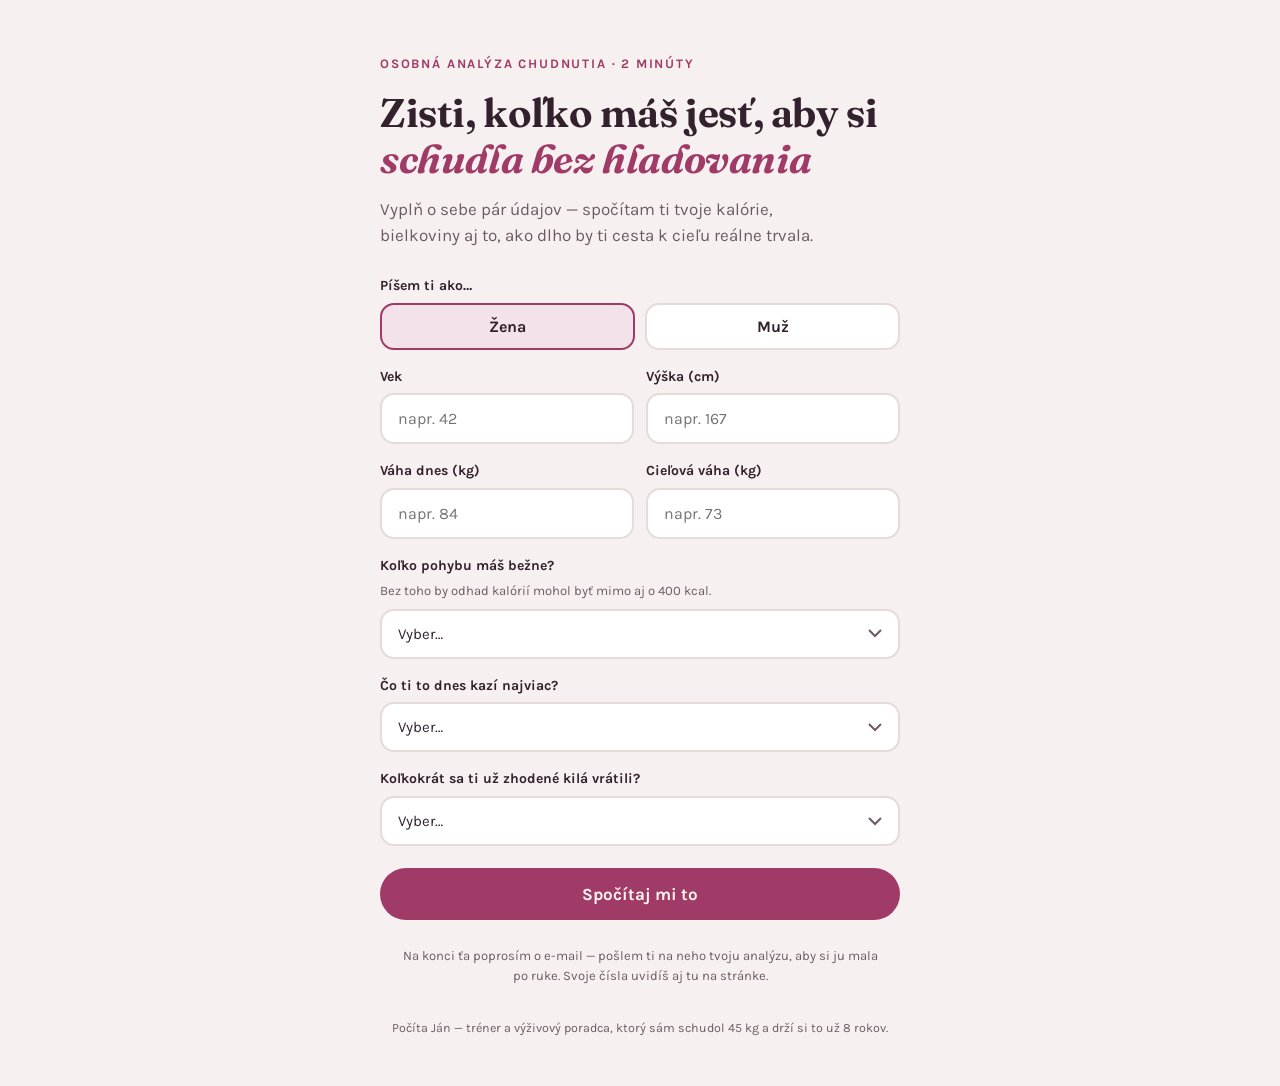
==== analyza/index.html @ c19192d8 "fix(analyza): tlacidlo po tuknuti ostavalo mimo obrazovky Riesi nalez z 18. 8.: tuklo 25 ludi, odosl" ====
<!DOCTYPE html>
<html lang="sk">
<head>
  <meta charset="UTF-8">
  <meta name="viewport" content="width=device-width, initial-scale=1.0, viewport-fit=cover">
  <title>Osobná analýza chudnutia – koľko máš jesť, aby si chudol bez hladovania</title>
  <meta name="description" content="Za 2 minúty zistíš, koľko máš jesť, aby si chudol bez hladovania — tvoje kalórie, bielkoviny a reálny čas do cieľa.">
  <meta name="theme-color" content="#7C2B4E">
  <link rel="icon" type="image/png" href="/icon-192.png">
  <link rel="apple-touch-icon" href="/icon-192.png">

  <!-- Open Graph -->
  <meta property="og:title" content="Osobná analýza chudnutia">
  <meta property="og:description" content="Za 2 minúty zisti, koľko máš jesť, aby si chudol bez hladovania.">
  <meta property="og:type" content="website">

  <link rel="preconnect" href="https://fonts.googleapis.com">
  <link rel="preconnect" href="https://fonts.gstatic.com" crossorigin>
  <link href="https://fonts.googleapis.com/css2?family=Fraunces:opsz,wght@9..144,500;9..144,650&family=Karla:wght@400;500;700&display=swap&subset=latin-ext" rel="stylesheet">
  <link rel="stylesheet" href="/style.css?v=12">
  <!-- Absolútna cesta zámerne — Vercel (cleanUrls) servíruje túto stránku na
       URL /analyza BEZ lomítka na konci, takže relatívne "analyza.css" by sa
       vyhodnotilo voči koreňu (/analyza.css, 404), nie voči /analyza/. -->
  <link rel="stylesheet" href="/analyza/analyza.css?v=5">

  <!-- Meta Pixel — jediný, patriaci ad účtu. Konverzie páľ adresne cez trackAd().
       Druhý (Valyra, 1529505581872759) bol odstránený 14. 8. 2026 — ad účet
       k nemu nemal prístup, len spomaľoval načítanie. -->
  <script>
    !function(f,b,e,v,n,t,s)
    {if(f.fbq)return;n=f.fbq=function(){n.callMethod?
    n.callMethod.apply(n,arguments):n.queue.push(arguments)};
    if(!f._fbq)f._fbq=n;n.push=n;n.loaded=!0;n.version='2.0';
    n.queue=[];t=b.createElement(e);t.async=!0;
    t.src=v;s=b.getElementsByTagName(e)[0];
    s.parentNode.insertBefore(t,s)}(window, document,'script',
    'https://connect.facebook.net/en_US/fbevents.js');
    fbq('init', '2221207801987418');
    fbq('track', 'PageView');
  </script>
  <noscript><img height="1" width="1" style="display:none"
    src="https://www.facebook.com/tr?id=2221207801987418&ev=PageView&noscript=1"/></noscript>

  <!-- Microsoft Clarity -->
  <script type="text/javascript">
    (function(c,l,a,r,i,t,y){
      c[a]=c[a]||function(){(c[a].q=c[a].q||[]).push(arguments)};
      t=l.createElement(r);t.async=1;t.src="https://www.clarity.ms/tag/"+i;
      y=l.getElementsByTagName(r)[0];y.parentNode.insertBefore(t,y);
    })(window, document, "clarity", "script", "x6v4tcfaa7");
  </script>
</head>
<body>
  <div class="progress-track" id="progressTrack" hidden>
    <div class="progress-fill" id="progressFill"></div>
  </div>

  <main id="app" class="app"></main>

  <!-- Absolútna cesta z rovnakého dôvodu ako pri CSS vyššie — relatívne "app.js"
       by sa na URL /analyza (bez lomítka) vyhodnotilo ako /app.js, čo je KVÍZ,
       nie táto stránka. Presne tento bug spôsobil, že /analyza zobrazovala kvíz. -->
  <script src="/analyza/app.js?v=9"></script>
</body>
</html>
---- style.css ----
/* ============================================================
   Pravda o chudnutí — design tokens
   ============================================================ */
:root {
  --paper: #F6F1F0;
  --card: #FFFFFF;
  --ink: #33222E;
  --ink-soft: #6E5A66;
  --berry: #A03A66;
  --berry-deep: #7C2B4E;
  --berry-tint: #F4E2EA;
  --sage: #5F8F76;
  --sage-tint: #E4EFE8;
  --amber: #C98A2E;
  --amber-tint: #F7ECDA;
  --line: #E5DBD9;
  --radius: 18px;
  --shadow: 0 10px 30px rgba(124, 43, 78, 0.10);
}

* { margin: 0; padding: 0; box-sizing: border-box; }

html { -webkit-text-size-adjust: 100%; }

body {
  font-family: 'Karla', system-ui, sans-serif;
  background: var(--paper);
  color: var(--ink);
  min-height: 100dvh;
  line-height: 1.55;
}

.app {
  max-width: 560px;
  margin: 0 auto;
  padding: 28px 20px 48px;
  min-height: 100dvh;
  display: flex;
  flex-direction: column;
}

h1, h2, .display {
  font-family: 'Fraunces', Georgia, serif;
  font-weight: 650;
  line-height: 1.15;
  letter-spacing: -0.01em;
}

/* ---------- progress ---------- */
.progress-track {
  position: fixed;
  top: 0; left: 0; right: 0;
  height: 5px;
  background: var(--line);
  z-index: 10;
}
.progress-fill {
  height: 100%;
  width: 0%;
  background: linear-gradient(90deg, var(--berry), var(--berry-deep));
  transition: width .35s ease;
}

.step-label {
  font-size: 13px;
  font-weight: 700;
  text-transform: uppercase;
  letter-spacing: 0.12em;
  color: var(--berry);
  margin-bottom: 14px;
}

/* Dôvod, prečo sa nebodovaná otázka vôbec pýta. Bez neho pôsobia kvalifikačné
   otázky ako skryté triedenie — priznaný účel je aj čestnejší, aj menej podozrivý. */
.step-note {
  font-size: 13.5px;
  line-height: 1.5;
  color: var(--ink-soft);
  margin: -8px 0 16px;
}

/* ---------- intro ---------- */
/* E-mailová stena sa oznamuje dopredu: kto ju nechce, neinvestuje 5 minút zbytočne,
   a kto kvíz dokončí, na konci neodpadne na prekvapení. */
.intro-note {
  font-size: 13px;
  line-height: 1.5;
  color: var(--ink-soft);
  text-align: center;
  margin: 14px auto 0;
  max-width: 30rem;
}

/* Hook z reklamy — od 30. 7. sedí nad PRVOU OTÁZKOU, nie na samostatnej úvodnej
   obrazovke. Sľub z reklamy tak ostáva, ale nie je čo odklikávať. */
.q-hook {
  animation: rise .5s ease both;
  margin-bottom: 26px;
}
.q-hook .eyebrow {
  font-size: 13px;
  font-weight: 700;
  letter-spacing: 0.14em;
  text-transform: uppercase;
  color: var(--berry);
  margin-bottom: 16px;
}
.q-hook h1 {
  font-size: clamp(28px, 7.5vw, 40px);
  margin-bottom: 14px;
}
.q-hook h1 .flip { color: var(--berry); font-style: italic; }
.q-hook p.lead {
  font-size: 17px;
  color: var(--ink-soft);
  max-width: 46ch;
}
/* Na prvej obrazovke sú pod otázkou ešte poznámka o e-maile a podpis — nech nie sú
   nalepené na poslednej možnosti. */
.question-screen.first .intro-note { margin-top: 26px; }

/* ---------- quiz ---------- */
.question-screen { animation: rise .35s ease both; padding-top: 26px; }
.question-screen h2 {
  font-size: clamp(23px, 6vw, 28px);
  margin-bottom: 24px;
}

.options { display: grid; gap: 12px; }

.option {
  text-align: left;
  font-family: inherit;
  font-size: 16px;
  font-weight: 500;
  color: var(--ink);
  background: var(--card);
  border: 2px solid var(--line);
  border-radius: var(--radius);
  padding: 16px 18px;
  cursor: pointer;
  transition: border-color .15s ease, transform .1s ease, background .15s ease;
}
.option:hover:not(:disabled) { border-color: var(--berry); }
.option:active:not(:disabled) { transform: scale(0.985); }
.option:focus-visible { outline: 3px solid var(--berry); outline-offset: 2px; }
.option:disabled { cursor: default; }
.option.correct { border-color: var(--sage); background: var(--sage-tint); }
.option.wrong { border-color: var(--amber); background: var(--amber-tint); }
.option.dim { opacity: 0.5; }

/* ---------- explanation panel + stamp (signature) ---------- */
.reveal {
  margin-top: 20px;
  background: var(--card);
  border: 1px solid var(--line);
  border-radius: var(--radius);
  padding: 20px 20px 22px;
  box-shadow: var(--shadow);
  animation: rise .35s ease both;
  position: relative;
}
.reveal .verdict {
  font-weight: 700;
  font-size: 15px;
  margin-bottom: 8px;
}
.reveal .verdict.ok { color: var(--sage); }
.reveal .verdict.miss { color: var(--amber); }
.reveal p { font-size: 15.5px; color: var(--ink-soft); }
.reveal p strong { color: var(--ink); }

.stamp {
  position: absolute;
  top: -16px;
  right: 14px;
  font-family: 'Fraunces', serif;
  font-weight: 650;
  font-size: 15px;
  letter-spacing: 0.08em;
  text-transform: uppercase;
  padding: 6px 14px;
  border: 2.5px solid currentColor;
  border-radius: 8px;
  background: var(--card);
  transform: rotate(-6deg) scale(1);
  animation: stampIn .3s cubic-bezier(.2, 1.6, .4, 1) both;
}
.stamp.mytus { color: var(--amber); }
.stamp.pravda { color: var(--sage); }

/* ---------- forms / gate ---------- */
.gate { animation: rise .4s ease both; padding-top: 26px; }
.gate h2 { font-size: clamp(24px, 6.5vw, 30px); margin-bottom: 10px; }
.gate p.sub { color: var(--ink-soft); margin-bottom: 24px; font-size: 16px; }

/* Ukážka hodnoty nad e-mailovou stenou — brzda pomenovaná ešte pred formulárom. */
.brake-teaser {
  background: var(--card);
  border: 1px solid var(--line);
  border-left: 3px solid var(--berry);
  border-radius: 12px;
  padding: 16px 18px;
  margin: 0 0 22px;
}
.brake-eyebrow {
  font-size: 12px;
  font-weight: 700;
  letter-spacing: 0.12em;
  text-transform: uppercase;
  color: var(--berry);
  margin-bottom: 6px;
}
.brake-name {
  font-size: clamp(20px, 5.5vw, 25px);
  font-weight: 800;
  line-height: 1.25;
  margin-bottom: 8px;
}
.brake-teaser p {
  font-size: 15px;
  color: var(--ink-soft);
  margin: 0;
}

.field { margin-bottom: 16px; }
.field label {
  display: block;
  font-size: 14px;
  font-weight: 700;
  margin-bottom: 6px;
}
.field input[type="text"],
.field input[type="email"] {
  width: 100%;
  font-family: inherit;
  font-size: 16px;
  padding: 14px 16px;
  border: 2px solid var(--line);
  border-radius: 14px;
  background: var(--card);
  color: var(--ink);
}
.field input:focus-visible { outline: none; border-color: var(--berry); }

.consent {
  display: flex;
  gap: 10px;
  align-items: flex-start;
  font-size: 13.5px;
  color: var(--ink-soft);
  margin: 18px 0 22px;
}
.consent input { margin-top: 3px; accent-color: var(--berry); width: 18px; height: 18px; flex: none; }

.error-msg { color: var(--berry-deep); font-size: 14px; font-weight: 700; margin-bottom: 14px; display: none; }
.error-msg.show { display: block; }

.gender-row { display: flex; gap: 10px; }
.gender-pill {
  flex: 1;
  font-family: inherit;
  font-size: 16px;
  font-weight: 700;
  padding: 12px 16px;
  border: 2px solid var(--line);
  border-radius: 14px;
  background: var(--card);
  color: var(--ink);
  cursor: pointer;
}
.gender-pill.active { border-color: var(--berry); background: var(--berry-tint, var(--card)); }
.gender-pill:focus-visible { outline: 3px solid var(--berry); outline-offset: 2px; }

/* ---------- results ---------- */
.result { animation: rise .45s ease both; padding-top: 26px; }

.offer-stack {
  background: var(--card);
  border: 2px solid var(--line);
  border-radius: 14px;
  padding: 14px 16px;
  font-size: 14.5px;
  color: var(--ink);
  margin: 0 0 14px;
  display: grid;
  gap: 8px;
  text-align: left;
}

/* ---------- ponuka hovoru ---------- */
/* Karta ponuky je jediný vizuálny ťah na stránke — orámovaná berry, aby oko
   po prečítaní výsledku spadlo priamo na ňu a odtiaľ na tlačidlo. */
.offer {
  background: var(--card);
  border: 2px solid var(--berry);
  border-radius: var(--radius);
  padding: 20px 20px 18px;
  margin: 0 0 4px;
  box-shadow: var(--shadow);
  text-align: left;
}
.offer-eyebrow {
  font-size: 12px;
  font-weight: 700;
  text-transform: uppercase;
  letter-spacing: .12em;
  color: var(--berry);
  margin-bottom: 6px;
}
.offer-title {
  font-family: 'Fraunces', serif;
  font-size: 27px;
  font-weight: 650;
  line-height: 1.15;
  color: var(--ink);
}
.offer-meta {
  font-size: 13.5px;
  color: var(--ink-soft);
  margin-top: 4px;
  padding-bottom: 14px;
  border-bottom: 1px solid var(--line);
}
.offer-lead {
  font-size: 14px;
  font-weight: 700;
  color: var(--ink);
  margin: 14px 0 10px;
}
/* Vnútri karty nechceme rámik v rámiku — zoznam splýva s kartou. */
.offer .offer-stack {
  background: transparent;
  border: none;
  border-radius: 0;
  padding: 0;
  margin: 0;
  gap: 10px;
  color: var(--ink-soft);
}
.offer .offer-stack strong { color: var(--ink); }
.offer-guarantee {
  background: var(--sage-tint);
  border-left: 4px solid var(--sage);
  border-radius: 10px;
  padding: 12px 14px;
  margin-top: 16px;
  font-size: 14px;
  color: var(--ink-soft);
}
.offer-guarantee strong { color: var(--ink); }
.offer-scarcity {
  margin-top: 14px;
  font-size: 13.5px;
  line-height: 1.5;
  color: var(--ink-soft);
}
.offer-scarcity strong { color: var(--berry-deep); }
/* ---------- rezervácia hovoru (formulár priamo na výsledku) ---------- */
/* Rozbalí sa pod ponukou namiesto odskoku na Cal.com. Vizuálne pokračuje z karty
   ponuky, aby to pôsobilo ako ďalší krok toho istého, nie ako nový formulár. */
.callback {
  background: var(--card);
  border: 2px solid var(--berry);
  border-radius: var(--radius);
  padding: 20px;
  margin-top: 12px;
  box-shadow: var(--shadow);
  text-align: left;
}
.callback h4 {
  font-family: 'Fraunces', serif;
  font-size: 20px;
  font-weight: 650;
  color: var(--ink);
  margin-bottom: 6px;
}
.callback-lead { font-size: 14.5px; color: var(--ink-soft); margin-bottom: 14px; }
.callback-lead strong { color: var(--ink); }
.callback input[type="tel"] {
  width: 100%;
  font-family: inherit;
  font-size: 17px;
  padding: 14px 16px;
  border: 2px solid var(--line);
  border-radius: 14px;
  background: var(--paper);
  color: var(--ink);
}
.callback input[type="tel"]:focus-visible {
  outline: none;
  border-color: var(--berry);
}
.when-label {
  font-size: 13.5px;
  font-weight: 700;
  color: var(--ink);
  margin: 16px 0 8px;
}
.when-label span { font-weight: 400; color: var(--ink-soft); }
.when-row { display: flex; flex-wrap: wrap; gap: 8px; }
.when-chip {
  font-family: inherit;
  font-size: 13.5px;
  padding: 9px 13px;
  border: 2px solid var(--line);
  border-radius: 999px;
  background: var(--card);
  color: var(--ink);
  cursor: pointer;
}
.when-chip.active { border-color: var(--berry); background: var(--berry-tint); }
.when-chip:focus-visible { outline: 3px solid var(--berry); outline-offset: 2px; }
.callback .btn { margin-top: 16px; }
.callback-note {
  font-size: 12.5px;
  line-height: 1.5;
  color: var(--ink-soft);
  margin-top: 12px;
}
/* Voľba cesty: telefón alebo správa. Obe rovnako veľké a rovnako dostupné —
   keby bola písomná cesta menšia alebo schovaná ako odkaz, ostala by to znovu
   ponuka „telefón, alebo nič", a presne na tej sa meranie zastavilo na nule. */
.way-row {
  display: grid;
  grid-template-columns: 1fr 1fr;
  gap: 8px;
  margin: 12px 0 4px;
}
.way-tab {
  font-family: inherit;
  font-size: 14px;
  font-weight: 600;
  padding: 11px 10px;
  border: 2px solid var(--line);
  border-radius: 14px;
  background: var(--card);
  color: var(--ink-soft);
  cursor: pointer;
}
.way-tab.active {
  border-color: var(--berry);
  background: var(--berry-tint);
  color: var(--ink);
}
.way-tab:focus-visible { outline: 3px solid var(--berry); outline-offset: 2px; }
/* Prísľub súkromia stojí NAD poľom — pod tlačidlom ho číta len ten, kto už
   kontakt dal, teda presne ten, koho netreba upokojovať. */
.callback-promise { margin: 10px 0 12px; }
.callback textarea {
  width: 100%;
  font-family: inherit;
  font-size: 16px;
  line-height: 1.6;
  padding: 14px 16px;
  border: 2px solid var(--line);
  border-radius: 14px;
  background: var(--paper);
  color: var(--ink);
  resize: vertical;
}
.callback textarea:focus-visible {
  outline: none;
  border-color: var(--berry);
}
.alt-link { text-align: center; margin-top: 14px; font-size: 13.5px; }
.alt-link a { color: var(--ink-soft); }

.callback-done h4 {
  font-family: 'Fraunces', serif;
  font-size: 20px;
  color: var(--sage);
  margin-bottom: 8px;
}
.callback-done p { font-size: 15px; color: var(--ink-soft); }
.callback-done strong { color: var(--ink); }

.cta-urgency {
  text-align: center;
  font-size: 13.5px;
  font-weight: 700;
  color: var(--berry-deep);
  margin: 10px auto 0;
}
.coach-proof {
  margin-top: 10px;
  font-size: 14.5px;
}

.email-note {
  background: var(--sage-tint);
  border: 2px solid var(--sage);
  border-radius: 14px;
  padding: 12px 16px;
  font-size: 14.5px;
  color: var(--ink);
  margin: 14px 0 18px;
}

.valyra-note {
  text-align: center;
  font-size: 13.5px;
  line-height: 1.5;
  color: var(--ink-soft);
  margin: 14px auto 4px;
  max-width: 34rem;
}

.personal-insight {
  background: var(--card);
  border-left: 4px solid var(--berry);
  border-radius: 14px;
  padding: 15px 17px;
  margin: 0 0 16px;
  color: var(--ink-soft);
  font-size: 15px;
}
.personal-insight strong {
  display: block;
  color: var(--ink);
  margin-bottom: 5px;
}
.score-hero {
  background: var(--berry-deep);
  color: #FFF6F0;
  border-radius: 24px;
  padding: 30px 24px;
  margin-bottom: 24px;
  position: relative;
  overflow: hidden;
}
.score-hero .score-num {
  font-family: 'Fraunces', serif;
  font-weight: 650;
  font-size: 56px;
  line-height: 1;
}
.score-hero .score-num small { font-size: 26px; opacity: .65; }
.score-hero .score-breakdown {
  display: flex;
  justify-content: center;
  gap: 10px;
  flex-wrap: wrap;
  margin-top: 14px;
}
.score-hero .score-breakdown span {
  background: rgba(255, 255, 255, .1);
  border: 1px solid rgba(255, 255, 255, .18);
  border-radius: 999px;
  padding: 7px 11px;
  font-size: 13px;
}
.score-hero .score-breakdown strong { color: #fff; }
.score-hero .typology {
  font-family: 'Fraunces', serif;
  font-size: 24px;
  font-weight: 650;
  margin-top: 10px;
}
/* Diagnóza stojí hneď pod skóre a je vizuálne najvýraznejší text na stránke.
   Skóre je uzavretie, toto je otvorená otázka — preto dostáva amber, nie berry:
   nie je to pochvala ani chyba, je to zistenie, pri ktorom sa treba zastaviť. */
.diagnosis {
  background: var(--amber-tint);
  border: 2px solid var(--amber);
  border-radius: var(--radius);
  padding: 18px 20px;
  margin: 0 0 22px;
  text-align: left;
}
.diagnosis-label {
  font-size: 12px;
  font-weight: 700;
  text-transform: uppercase;
  letter-spacing: .12em;
  color: var(--amber);
  margin-bottom: 6px;
}
.diagnosis h3 {
  font-family: 'Fraunces', serif;
  font-size: 21px;
  font-weight: 650;
  line-height: 1.2;
  color: var(--ink);
  margin-bottom: 8px;
}
.diagnosis p { font-size: 15px; color: var(--ink-soft); }
.diagnosis strong { color: var(--ink); }

.result .verdict-text { font-size: 16px; color: var(--ink-soft); margin-bottom: 24px; }
.result .verdict-text strong { color: var(--ink); }

.recap { margin-bottom: 28px; }
.recap h3 { font-size: 15px; text-transform: uppercase; letter-spacing: .1em; color: var(--berry); margin-bottom: 12px; }
.recap-item {
  background: var(--card);
  border: 1px solid var(--line);
  border-radius: 14px;
  padding: 14px 16px;
  font-size: 14.5px;
  margin-bottom: 10px;
  color: var(--ink-soft);
}
.recap-item strong { color: var(--ink); display: block; margin-bottom: 3px; }

/* ---------- coach card ---------- */
.coach-card {
  background: var(--berry-tint);
  border: 1px solid var(--line);
  border-radius: var(--radius);
  padding: 18px 20px;
  margin-bottom: 24px;
  font-size: 15px;
  color: var(--ink-soft);
}
.coach-card strong { color: var(--ink); }

/* Dôkaz tesne nad ponukou: Jánova vlastná premena. Fotky sú orezané len na neho —
   na pôvodnej sú aj iní ľudia a tí do reklamy na cudziu stránku nepatria.
   POZOR: do reklamnej kreatívy toto NEDÁVAJ. Meta má fotky pred/po v reklamách
   zakázané (aj vlastné) — hrozí zamietnutie a pri opakovaní obmedzenie účtu.
   Na vlastnej stránke sú v poriadku. */
.proof-pair {
  display: grid;
  grid-template-columns: 1fr 1fr;
  gap: 8px;
  margin-bottom: 14px;
}
.proof-pair figure {
  position: relative;
  margin: 0;
  border-radius: 12px;
  overflow: hidden;
  background: var(--line);
}
.proof-pair img {
  display: block;
  width: 100%;
  height: auto;
  aspect-ratio: 250 / 380;
  object-fit: cover;
}
.proof-pair figcaption {
  position: absolute;
  inset: auto 0 0 0;
  padding: 18px 10px 8px;
  background: linear-gradient(to top, rgba(0, 0, 0, .78), transparent);
  color: #fff;
  text-align: center;
  line-height: 1.15;
}
.proof-pair figcaption span {
  display: block;
  font-size: 11px;
  font-weight: 600;
  letter-spacing: 0.1em;
  text-transform: uppercase;
  opacity: .85;
}
.proof-pair figcaption strong {
  display: block;
  color: #fff;
  font-size: clamp(18px, 5vw, 22px);
  font-weight: 800;
}
/* Pravá fotka dostane značkový nádych, nech je „dnes" vizuálne to lepšie miesto. */
.proof-pair .after figcaption {
  background: linear-gradient(to top, rgba(12, 74, 46, .85), transparent);
}
.proof-note {
  font-size: 13.5px;
  line-height: 1.55;
  margin-bottom: 12px;
  color: var(--ink-soft);
}
.coach-link {
  display: inline-block;
  margin-top: 12px;
  font-weight: 700;
  color: var(--berry-deep);
  text-decoration: none;
  border-bottom: 2px solid var(--berry);
  padding-bottom: 1px;
}
.coach-link:focus-visible { outline: 3px solid var(--berry); outline-offset: 3px; }

/* ---------- buttons ---------- */
.btn {
  font-family: inherit;
  font-size: 17px;
  font-weight: 700;
  color: #FFF6F0;
  background: var(--berry);
  border: none;
  border-radius: 999px;
  padding: 16px 30px;
  cursor: pointer;
  transition: background .15s ease, transform .1s ease;
  width: 100%;
}
.btn:hover { background: var(--berry-deep); }
.btn:active { transform: scale(0.98); }
.btn:focus-visible { outline: 3px solid var(--ink); outline-offset: 2px; }
.btn:disabled { opacity: .65; cursor: wait; transform: none; }
.btn.secondary {
  background: transparent;
  color: var(--berry-deep);
  border: 2px solid var(--berry);
}
.btn + .btn { margin-top: 12px; }
.btn-row { margin-top: 22px; }

a.btn {
  display: block;
  text-align: center;
  text-decoration: none;
  margin-top: 12px;
}

.retry-line { text-align: center; margin-top: 18px; }
.social-line {
  text-align: center;
  margin-top: 10px;
  font-size: 13px;
}
.social-line a { color: var(--ink-soft); }
.link-btn {
  background: none;
  border: none;
  font-family: inherit;
  font-size: 14px;
  font-weight: 700;
  color: var(--ink-soft);
  text-decoration: underline;
  cursor: pointer;
  padding: 6px;
}
.link-btn:focus-visible { outline: 3px solid var(--berry); outline-offset: 2px; }

.footnote {
  margin-top: auto;
  padding-top: 34px;
  font-size: 12.5px;
  color: var(--ink-soft);
  text-align: center;
}

@keyframes rise {
  from { opacity: 0; transform: translateY(14px); }
  to { opacity: 1; transform: translateY(0); }
}
@keyframes stampIn {
  from { opacity: 0; transform: rotate(-14deg) scale(1.6); }
  to { opacity: 1; transform: rotate(-6deg) scale(1); }
}

@media (prefers-reduced-motion: reduce) {
  *, *::before, *::after { animation: none !important; transition: none !important; }
}
---- analyza/analyza.css ----
/* Osobná analýza chudnutia — doplnok k /style.css (ten nesie základ, farby,
   tlačidlá, .question-screen, .gate, .offer, .callback, .proof-pair aj .coach-card).
   Tu je len to, čo kvíz nemá: číselné vstupy a karta s číslami. */

/* ---------- formulár na jednej obrazovke ---------- */
/* .field, .gender-row/.gender-pill, .consent, .error-msg sú spoločné so /style.css
   (kvízový gate) — tu len to, čo tam chýba: čísla vedľa seba a select. */
.num-grid {
  display: grid;
  grid-template-columns: 1fr 1fr;
  gap: 0 12px;
}
.field input[type="number"] {
  width: 100%;
  font-family: inherit;
  font-size: 16px;
  padding: 14px 16px;
  border: 2px solid var(--line);
  border-radius: 14px;
  background: var(--card);
  color: var(--ink);
}
.field input[type="number"]:focus-visible { outline: none; border-color: var(--berry); }
/* Šípky pri number inpute na mobile len zaberajú miesto a zvádzajú na klikanie. */
.field input[type="number"]::-webkit-outer-spin-button,
.field input[type="number"]::-webkit-inner-spin-button { -webkit-appearance: none; margin: 0; }
.field input[type="number"] { -moz-appearance: textfield; }

.field select {
  width: 100%;
  font-family: inherit;
  font-size: 15px;
  padding: 14px 16px;
  border: 2px solid var(--line);
  border-radius: 14px;
  background: var(--card);
  color: var(--ink);
  appearance: none;
  background-image: url("data:image/svg+xml,%3Csvg xmlns='http://www.w3.org/2000/svg' width='14' height='9' viewBox='0 0 14 9'%3E%3Cpath d='M1 1l6 6 6-6' stroke='%236E5A66' stroke-width='2' fill='none' fill-rule='evenodd'/%3E%3C/svg%3E");
  background-repeat: no-repeat;
  background-position: right 16px center;
}
.field select:invalid { color: var(--ink-soft); }
.field select:focus-visible { outline: none; border-color: var(--berry); }
.field-note { font-size: 13px; color: var(--ink-soft); margin: -2px 0 8px; }

.question-screen .btn { margin-top: 6px; }

/* ---------- ukážka pred e-mailovou stenou ---------- */
.teaser-card {
  background: var(--card);
  border: 1px solid var(--line);
  border-left: 3px solid var(--berry);
  border-radius: 12px;
  padding: 16px 18px;
  margin: 0 0 22px;
}
.teaser-eyebrow {
  font-size: 12px;
  font-weight: 700;
  letter-spacing: 0.12em;
  text-transform: uppercase;
  color: var(--berry);
  margin-bottom: 4px;
}
.teaser-num {
  font-size: clamp(30px, 8vw, 40px);
  font-weight: 800;
  line-height: 1.1;
  margin-bottom: 8px;
}
.teaser-num small { font-size: 0.45em; font-weight: 700; color: var(--ink-soft); }
.teaser-card p { font-size: 14.5px; color: var(--ink-soft); margin: 0; }

/* ---------- výsledok: karta s číslami ---------- */
.plan-head { margin-bottom: 16px; }
.plan-head h2 { font-size: clamp(24px, 6.5vw, 30px); }

.plan-card {
  background: var(--card);
  border: 1px solid var(--line);
  border-radius: var(--radius);
  overflow: hidden;
  margin-bottom: 14px;
}
.plan-row {
  display: flex;
  align-items: baseline;
  justify-content: space-between;
  gap: 12px;
  padding: 13px 18px;
  border-bottom: 1px solid var(--line);
  font-size: 15px;
  color: var(--ink-soft);
}
.plan-row:last-child { border-bottom: 0; }
.plan-row strong {
  font-size: clamp(18px, 5vw, 22px);
  font-weight: 800;
  color: var(--ink);
  white-space: nowrap;
}
/* Cieľové kalórie sú to jediné číslo, podľa ktorého sa má človek zajtra riadiť. */
.plan-row.highlight { background: var(--berry-tint); }
.plan-row.highlight strong { color: var(--berry-deep); }

.pace-card {
  background: var(--berry-tint);
  border: 1px solid var(--line);
  border-radius: var(--radius);
  padding: 16px 18px;
  margin-bottom: 20px;
  font-size: 15px;
  line-height: 1.7;
}
.pace-card p { margin: 0 0 8px; }
.pace-card p:last-child { margin-bottom: 0; }

.steps-card {
  background: var(--card);
  border: 1px solid var(--line);
  border-radius: var(--radius);
  padding: 16px 18px;
  margin-bottom: 20px;
  font-size: 15px;
  line-height: 2;
}
.steps-title { font-weight: 700; color: var(--ink); margin-bottom: 4px; }

.relapse-line { margin-top: 12px; }

.warn-note {
  font-size: 14px;
  line-height: 1.6;
  background: #fff6ed;
  border-left: 3px solid #d97706;
  padding: 12px 14px;
  border-radius: 8px;
  margin-bottom: 20px;
}

/* Odhad nie je diagnóza — a musí to byť napísané, nie len myslené. */
.disclaimer {
  font-size: 12.5px;
  line-height: 1.6;
  color: var(--ink-soft);
  opacity: .8;
  margin-top: 26px;
  text-align: center;
}
.callback-alt { font-size: 13.5px; color: var(--ink-soft); margin-top: 12px; text-align: center; }

/* ---------- KEDY TO PRASKÁ — ťuknutie namiesto písania (15. 8. 2026) ---------- */
/* Veľké tlačidlá, nie pilulky ako `.when-chip`: toto je prvé a hlavné rozhodnutie
   na celej výzve, nie doplnková voľba termínu. Na mobile má každé zabrať celý
   riadok, aby sa dalo trafiť palcom bez mierenia.
   Dôvod zmeny: k výzve doscrolluje 90 % ľudí, ale do prázdneho poľa napíše 8 %. */
.break-row {
  display: grid;
  grid-template-columns: 1fr;
  gap: 8px;
  margin-top: 4px;
}
@media (min-width: 420px) {
  .break-row { grid-template-columns: 1fr 1fr; }
}
.break-chip {
  font: inherit;
  font-size: 15px;
  font-weight: 600;
  text-align: left;
  padding: 14px 16px;
  min-height: 52px;          /* pohodlný cieľ pre palec */
  border: 2px solid var(--line);
  border-radius: 10px;
  background: var(--card);
  color: var(--ink);
  cursor: pointer;
  transition: border-color .15s, background .15s;
}
.break-chip:hover { border-color: var(--berry); }
.break-chip:focus-visible { outline: 3px solid var(--ink); outline-offset: 2px; }
.break-chip.active { border-color: var(--berry); background: var(--berry-tint); }
.break-chip.active::after { content: ' ✓'; color: var(--berry); }

/* „(nepovinné)" musí byť vidieť skôr než pole — inak sa z doplnkovej vety stane
   pocit povinnosti a sme späť pri prázdnom poli, ktoré nikto nevyplní. */
/* Ozvena ťuknutia. Bez nej bolo prvé, čo človek po ťuknutí uvidel, prázdne
   textové pole — a časť ľudí to čítala tak, že už odpovedali. */
.ask-echo {
  margin: 0 0 12px;
  padding: 10px 12px;
  border-radius: 10px;
  background: var(--berry-tint);
  color: var(--ink);
  font-size: 15px;
  line-height: 1.45;
}

.ask-optional {
  display: block;
  margin: 20px 0 6px;
  font-size: 14.5px;
  font-weight: 600;
  color: var(--ink);
}
.ask-optional span { font-weight: 400; color: var(--ink-soft); }

/* ---------- DRUHÁ MOŽNOSŤ (Valyra) — v5, 13. 8. 2026 ---------- */
/* Otázka na pripravenosť je zrušená aj s celým `.readiness*` blokom; pod
   výsledkom sú dve cesty a rozhoduje klik. Konzultácia ostáva v bežnom
   `.offer`, Valyra dostane `.offer-second` — tlmenejšia, ale nie schovaná.
   Rozdiel musí byť v DÔRAZE, nie vo viditeľnosti: skryť ju za tlačidlo už raz
   znamenalo, že ju neotvoril nikto. */
.offer-second {
  background: transparent;
  border: 1px solid var(--line);
  margin-top: 30px;
}
.offer-second .offer-title { font-size: 19px; }
.offer-second .offer-lead { color: var(--ink-soft); }

/* Cena vo Valyra ponuke. Zobrazí sa len keď je PRICE_LABEL vyplnený — vo fáze 1
   je null, lebo checkout za 9 € ešte neexistuje. */
.offer-price {
  margin-top: 14px;
  font-weight: 700;
  font-size: 16px;
  color: var(--berry-deep);
}

/* Jemný odkaz na Valyru vo vetve `podpora` — kto si vypýtal osobný pohľad,
   nemá ostať bez cesty k nástroju, ale ponuka tam NESMIE konkurovať tomu,
   po čo prišiel. Preto veľkosť poznámky pod čiarou, nie tlačidlo.
   (Do v4 to bola vetva `informacie`, tá už neexistuje.) */
.soft-link {
  margin-top: 28px;
  font-size: 13.5px;
  line-height: 1.6;
  color: var(--ink-soft);
  text-align: center;
}
.soft-link a { color: var(--ink-soft); }
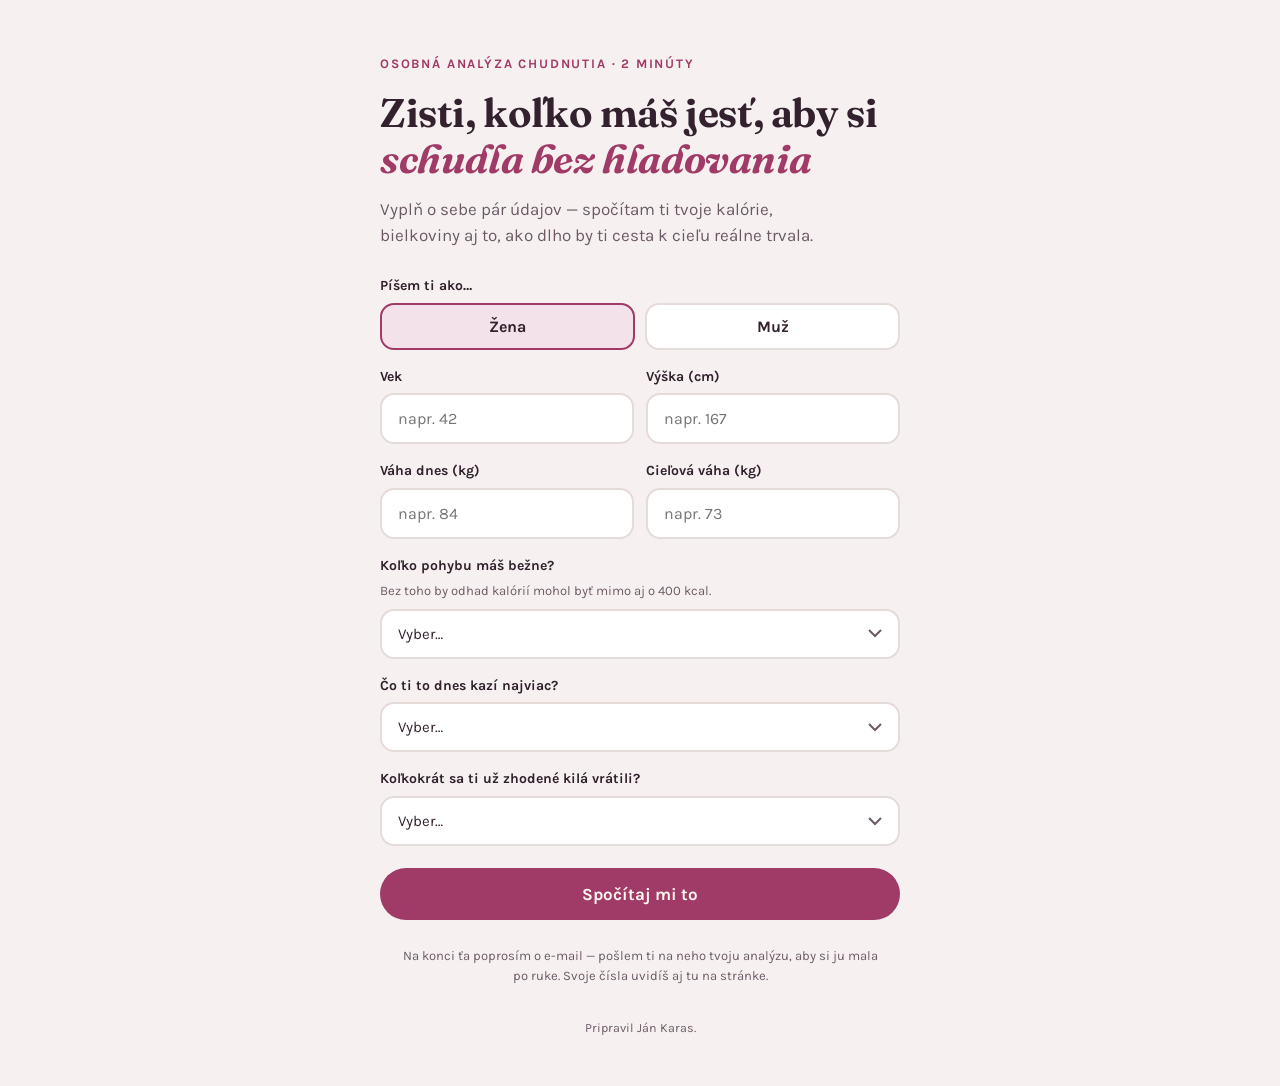
==== commit d2b4ff67: "Podpis: Pripravil Ján Karas (bez titulu tréner a výživový poradca) Co-Authored-By: Claude Opus 5.5 <" ====
--- a/analyza/index.html
+++ b/analyza/index.html
@@ -17,7 +17,7 @@
   <link rel="preconnect" href="https://fonts.googleapis.com">
   <link rel="preconnect" href="https://fonts.gstatic.com" crossorigin>
   <link href="https://fonts.googleapis.com/css2?family=Fraunces:opsz,wght@9..144,500;9..144,650&family=Karla:wght@400;500;700&display=swap&subset=latin-ext" rel="stylesheet">
-  <link rel="stylesheet" href="/style.css?v=12">
+  <link rel="stylesheet" href="/style.css?v=13">
   <!-- Absolútna cesta zámerne — Vercel (cleanUrls) servíruje túto stránku na
        URL /analyza BEZ lomítka na konci, takže relatívne "analyza.css" by sa
        vyhodnotilo voči koreňu (/analyza.css, 404), nie voči /analyza/. -->
@@ -60,6 +60,10 @@
   <!-- Absolútna cesta z rovnakého dôvodu ako pri CSS vyššie — relatívne "app.js"
        by sa na URL /analyza (bez lomítka) vyhodnotilo ako /app.js, čo je KVÍZ,
        nie táto stránka. Presne tento bug spôsobil, že /analyza zobrazovala kvíz. -->
-  <script src="/analyza/app.js?v=9"></script>
+  <!-- Kontrola telefónu je spoločná s kvízom. Musí byť PRED app.js. -->
+  <script src="/shared/phone.js?v=1"></script>
+  <script src="/analyza/app.js?v=15"></script>
+  <script>window.va = window.va || function () { (window.vaq = window.vaq || []).push(arguments); };</script>
+  <script defer src="/_vercel/insights/script.js"></script>
 </body>
 </html>
--- a/style.css
+++ b/style.css
@@ -399,10 +399,15 @@
 }
 .when-label span { font-weight: 400; color: var(--ink-soft); }
 .when-row { display: flex; flex-wrap: wrap; gap: 8px; }
+/* min-height 44px = najmenší pohodlný cieľ pre palec. Do 27. 8. 2026 mali tieto
+   pilulky 36 px a 13,5 px písmo — jediný prvok na výsledku pod tou hranicou.
+   Sú síce nepovinné, ale sedia medzi poľom na telefón a odosielacím tlačidlom,
+   takže minutie cieľa padne na krok, ktorý povinný JE. */
 .when-chip {
   font-family: inherit;
-  font-size: 13.5px;
-  padding: 9px 13px;
+  font-size: 14px;
+  min-height: 44px;
+  padding: 9px 14px;
   border: 2px solid var(--line);
   border-radius: 999px;
   background: var(--card);
@@ -603,6 +608,10 @@
 }
 .recap-item strong { color: var(--ink); display: block; margin-bottom: 3px; }
 
+.recap-right { display: block; font-weight: 700; color: var(--sage); margin-bottom: 4px; }
+.recap-explain { font-size: 14.5px; }
+.recap-explain strong { display: inline; margin: 0; }
+
 /* ---------- coach card ---------- */
 .coach-card {
   background: var(--berry-tint);
--- a/analyza/analyza.css
+++ b/analyza/analyza.css
@@ -206,28 +206,14 @@
 }
 .ask-optional span { font-weight: 400; color: var(--ink-soft); }
 
-/* ---------- DRUHÁ MOŽNOSŤ (Valyra) — v5, 13. 8. 2026 ---------- */
-/* Otázka na pripravenosť je zrušená aj s celým `.readiness*` blokom; pod
-   výsledkom sú dve cesty a rozhoduje klik. Konzultácia ostáva v bežnom
-   `.offer`, Valyra dostane `.offer-second` — tlmenejšia, ale nie schovaná.
-   Rozdiel musí byť v DÔRAZE, nie vo viditeľnosti: skryť ju za tlačidlo už raz
-   znamenalo, že ju neotvoril nikto. */
-.offer-second {
-  background: transparent;
-  border: 1px solid var(--line);
-  margin-top: 30px;
-}
-.offer-second .offer-title { font-size: 19px; }
-.offer-second .offer-lead { color: var(--ink-soft); }
-
-/* Cena vo Valyra ponuke. Zobrazí sa len keď je PRICE_LABEL vyplnený — vo fáze 1
-   je null, lebo checkout za 9 € ešte neexistuje. */
-.offer-price {
-  margin-top: 14px;
-  font-weight: 700;
-  font-size: 16px;
-  color: var(--berry-deep);
-}
+/* ---------- ZRUŠENÁ DRUHÁ MOŽNOSŤ (Valyra) — 19. 8. 2026 ---------- */
+/* Tu boli `.offer-second` a `.offer-price` — Valyra ako druhá ponuka s vlastnou
+   kartou, tlačidlom a miestom na cenu. Odišli spolu s ňou: podľa rozhodnutia
+   v `lievik/docs/PONUKA.md` je Valyra nástroj v platenej spolupráci, nie
+   samostatný produkt. Na výsledku po nej ostala jedna veta v `.soft-link`.
+
+   Nevracať sem tie triedy „pre istotu" — nepoužívané pravidlá v tomto projekte
+   už raz viedli k tomu, že sa mŕtvy kód považoval za živý (`CONFIG.OFFER`). */
 
 /* Jemný odkaz na Valyru vo vetve `podpora` — kto si vypýtal osobný pohľad,
    nemá ostať bez cesty k nástroju, ale ponuka tam NESMIE konkurovať tomu,
